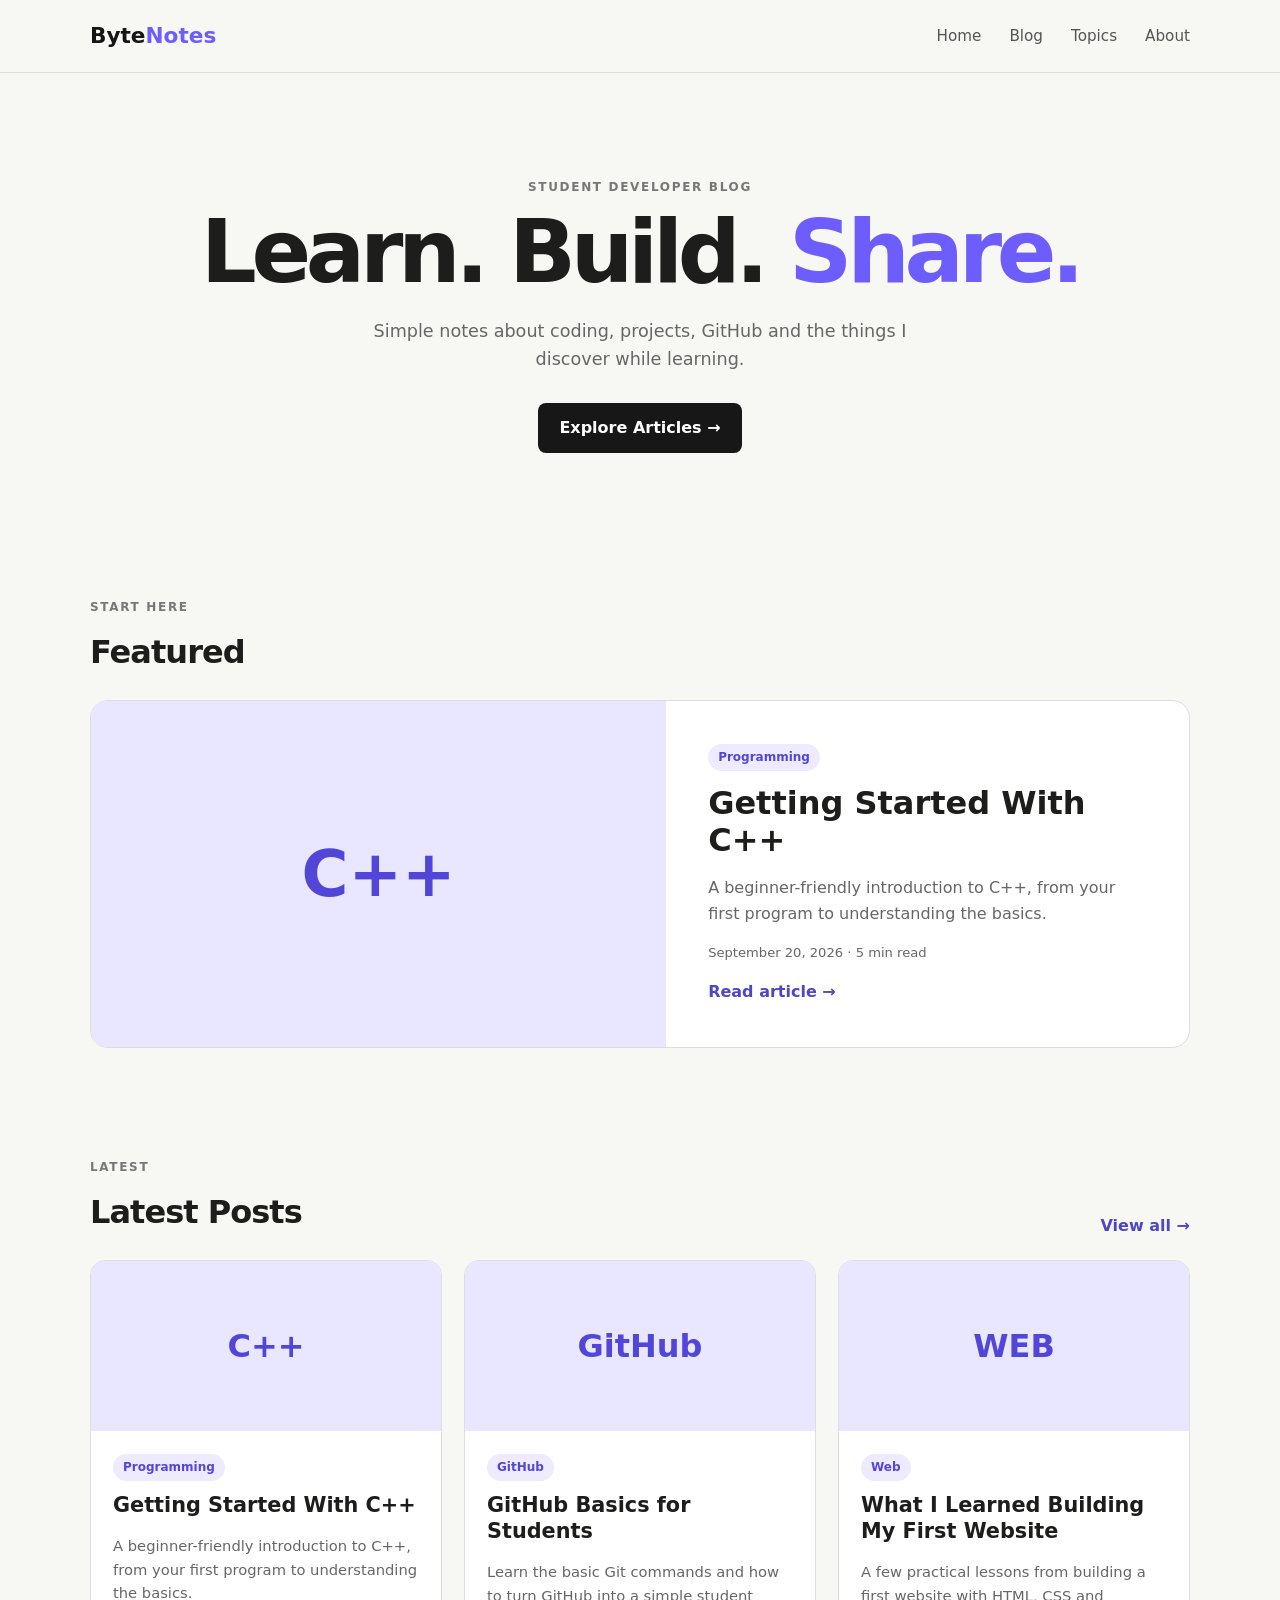
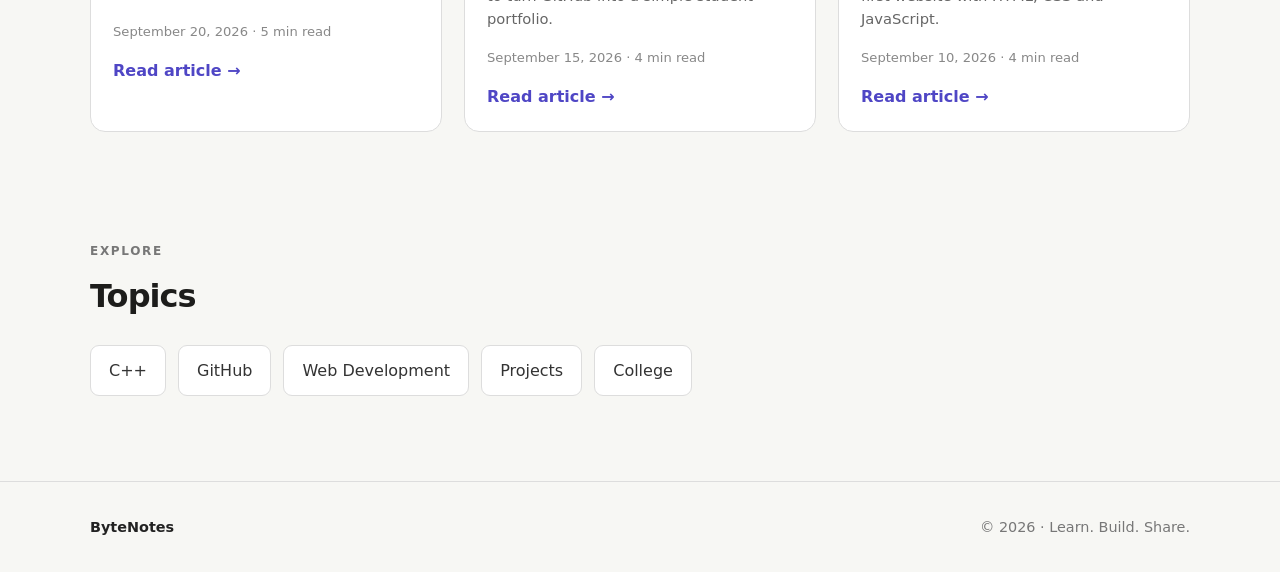
==== index.html @ 16f35acd "Move website files to root" ====
<!DOCTYPE html>
<html lang="en">
<head>
  <meta charset="UTF-8">
  <meta name="viewport" content="width=device-width, initial-scale=1.0">
  <title>ByteNotes — Learn. Build. Share.</title>
  <meta name="description" content="Simple notes from a student developer.">
  <link rel="stylesheet" href="css/style.css">
</head>
<body>
<header class="header">
  <div class="container nav">
    <a class="logo" href="index.html">Byte<span>Notes</span></a>
    <button class="menu-btn" aria-label="Toggle menu">☰</button>
    <nav>
      <a href="index.html">Home</a>
      <a href="blog.html">Blog</a>
      <a href="index.html#topics">Topics</a>
      <a href="about.html">About</a>
    </nav>
  </div>
</header>

<main>
<section class="hero container">
  <p class="eyebrow">STUDENT DEVELOPER BLOG</p>
  <h1>Learn. Build. <span>Share.</span></h1>
  <p class="hero-text">Simple notes about coding, projects, GitHub and the things I discover while learning.</p>
  <a class="btn" href="blog.html">Explore Articles →</a>
</section>

<section class="container section">
  <div class="section-title">
    <div><p class="eyebrow">START HERE</p><h2>Featured</h2></div>
  </div>
  <article class="featured-card">
    <div class="featured-image">C++</div>
    <div class="featured-content">
      <span class="tag">Programming</span>
      <h3>Getting Started With C++</h3>
      <p>A beginner-friendly introduction to C++, from your first program to understanding the basics.</p>
      <p class="meta">September 20, 2026 · 5 min read</p>
      <a class="read-link" href="posts/cpp-basics.html">Read article →</a>
    </div>
  </article>
</section>

<section class="container section">
  <div class="section-title">
    <div><p class="eyebrow">LATEST</p><h2>Latest Posts</h2></div>
    <a href="blog.html" class="view-all">View all →</a>
  </div>
  <div id="latest-posts" class="post-grid"></div>
</section>

<section id="topics" class="container section">
  <p class="eyebrow">EXPLORE</p>
  <h2>Topics</h2>
  <div class="topics">
    <a href="blog.html?topic=Programming">C++</a>
    <a href="blog.html?topic=GitHub">GitHub</a>
    <a href="blog.html?topic=Web">Web Development</a>
    <a href="blog.html?topic=Projects">Projects</a>
    <a href="blog.html?topic=College">College</a>
  </div>
</section>
</main>

<footer><div class="container footer"><strong>ByteNotes</strong><span>© 2026 · Learn. Build. Share.</span></div></footer>
<script src="js/posts.js"></script>
<script src="js/main.js"></script>
</body>
</html>
---- css/style.css ----
*{box-sizing:border-box}html{scroll-behavior:smooth}body{margin:0;background:#f7f7f4;color:#1d1d1b;font-family:Inter,system-ui,-apple-system,BlinkMacSystemFont,"Segoe UI",sans-serif;line-height:1.6}.container{width:min(1100px,92%);margin:auto}.header{position:sticky;top:0;z-index:10;background:rgba(247,247,244,.94);backdrop-filter:blur(10px);border-bottom:1px solid #ddd}.nav{min-height:72px;display:flex;align-items:center;justify-content:space-between}.logo{font-size:1.35rem;font-weight:800;color:#151515;text-decoration:none}.logo span,.hero h1 span{color:#6d5dfc}.nav nav{display:flex;gap:28px}.nav nav a{color:#555;text-decoration:none;font-size:.95rem}.nav nav a:hover,.nav nav a.active{color:#111}.menu-btn{display:none;background:none;border:0;font-size:1.5rem}.hero{text-align:center;padding:105px 0 90px}.eyebrow{font-size:.75rem;letter-spacing:.14em;font-weight:800;color:#777;margin:0 0 10px}.hero h1{font-size:clamp(2.8rem,7vw,5.5rem);line-height:1.02;letter-spacing:-.06em;margin:10px 0 20px}.hero-text{max-width:600px;margin:0 auto 30px;color:#666;font-size:1.1rem}.btn{display:inline-block;background:#171717;color:#fff;text-decoration:none;padding:12px 21px;border-radius:8px;font-weight:700}.section{padding:55px 0}.section-title{display:flex;justify-content:space-between;align-items:end;margin-bottom:22px}.section h2,.page h2{font-size:2rem;letter-spacing:-.03em;margin:0}.view-all,.read-link{color:#4f46c5;text-decoration:none;font-weight:700}.featured-card{display:grid;grid-template-columns:1.1fr 1fr;background:#fff;border:1px solid #ddd;border-radius:18px;overflow:hidden}.featured-image,.article-cover{display:flex;align-items:center;justify-content:center;min-height:310px;background:#e9e7ff;font-size:4rem;font-weight:900;color:#5146d8}.featured-content{padding:42px}.featured-content h3{font-size:2rem;line-height:1.15;margin:14px 0}.featured-content p{color:#666}.tag{display:inline-block;background:#eeeaff;color:#5146d8;border-radius:100px;padding:4px 10px;font-size:.75rem;font-weight:800}.meta{font-size:.82rem;color:#888;margin:16px 0}.post-grid{display:grid;grid-template-columns:repeat(3,1fr);gap:22px}.post-card{background:#fff;border:1px solid #ddd;border-radius:15px;overflow:hidden;transition:transform .2s,box-shadow .2s}.post-card:hover{transform:translateY(-4px);box-shadow:0 12px 30px #0000000d}.post-image{height:170px;background:#e9e7ff;display:flex;align-items:center;justify-content:center;font-size:2rem;font-weight:900;color:#5146d8}.post-body{padding:22px}.post-body h3{font-size:1.3rem;line-height:1.25;margin:12px 0}.post-body p{color:#666;font-size:.92rem}.topics{display:flex;flex-wrap:wrap;gap:12px;margin-top:22px}.topics a{background:#fff;border:1px solid #ddd;border-radius:9px;padding:12px 18px;text-decoration:none;color:#333}.topics a:hover{border-color:#6d5dfc;color:#5146d8}.page{padding:75px 0;min-height:70vh}.page h1{font-size:clamp(2.5rem,6vw,4.5rem);letter-spacing:-.05em;line-height:1.05;margin:5px 0 15px}.lead{color:#666;max-width:650px;font-size:1.1rem}.blog-tools{display:flex;gap:15px;align-items:center;margin:38px 0 25px;flex-wrap:wrap}.blog-tools input{flex:1;min-width:220px;padding:13px 15px;border:1px solid #ccc;border-radius:8px;background:#fff;font:inherit}.filters{display:flex;gap:7px;flex-wrap:wrap}.filter{border:1px solid #ccc;background:#fff;padding:9px 13px;border-radius:8px;cursor:pointer}.filter.selected{background:#171717;color:#fff;border-color:#171717}.narrow{max-width:780px}.note-box{background:#eeecff;border-left:4px solid #6d5dfc;padding:20px 24px;border-radius:8px;margin:30px 0}.article{max-width:800px;padding:65px 0}.back{display:inline-block;color:#666;text-decoration:none;margin-bottom:28px}.article h1{font-size:clamp(2.5rem,6vw,4.2rem);line-height:1.05;letter-spacing:-.05em;margin:15px 0}.article-cover{margin:35px 0;height:330px;border-radius:15px}.article h2{margin-top:38px}.article p{color:#555;font-size:1.05rem}.article pre{background:#171717;color:#eee;padding:22px;border-radius:10px;overflow:auto}.article code{font-family:"Courier New",monospace}.empty{color:#777;padding:30px 0}footer{border-top:1px solid #ddd;margin-top:30px}.footer{min-height:90px;display:flex;justify-content:space-between;align-items:center;color:#777;font-size:.9rem}.footer strong{color:#222}@media(max-width:750px){.nav nav{display:none;position:absolute;left:0;right:0;top:72px;background:#f7f7f4;border-bottom:1px solid #ddd;padding:20px;flex-direction:column;gap:15px}.nav nav.show{display:flex}.menu-btn{display:block}.hero{padding:75px 0}.featured-card{grid-template-columns:1fr}.featured-image{min-height:220px}.post-grid{grid-template-columns:1fr}.section{padding:35px 0}.featured-content{padding:28px}.footer{flex-direction:column;justify-content:center;gap:5px}.article-cover{height:220px;min-height:220px}.blog-tools{align-items:stretch;flex-direction:column}}
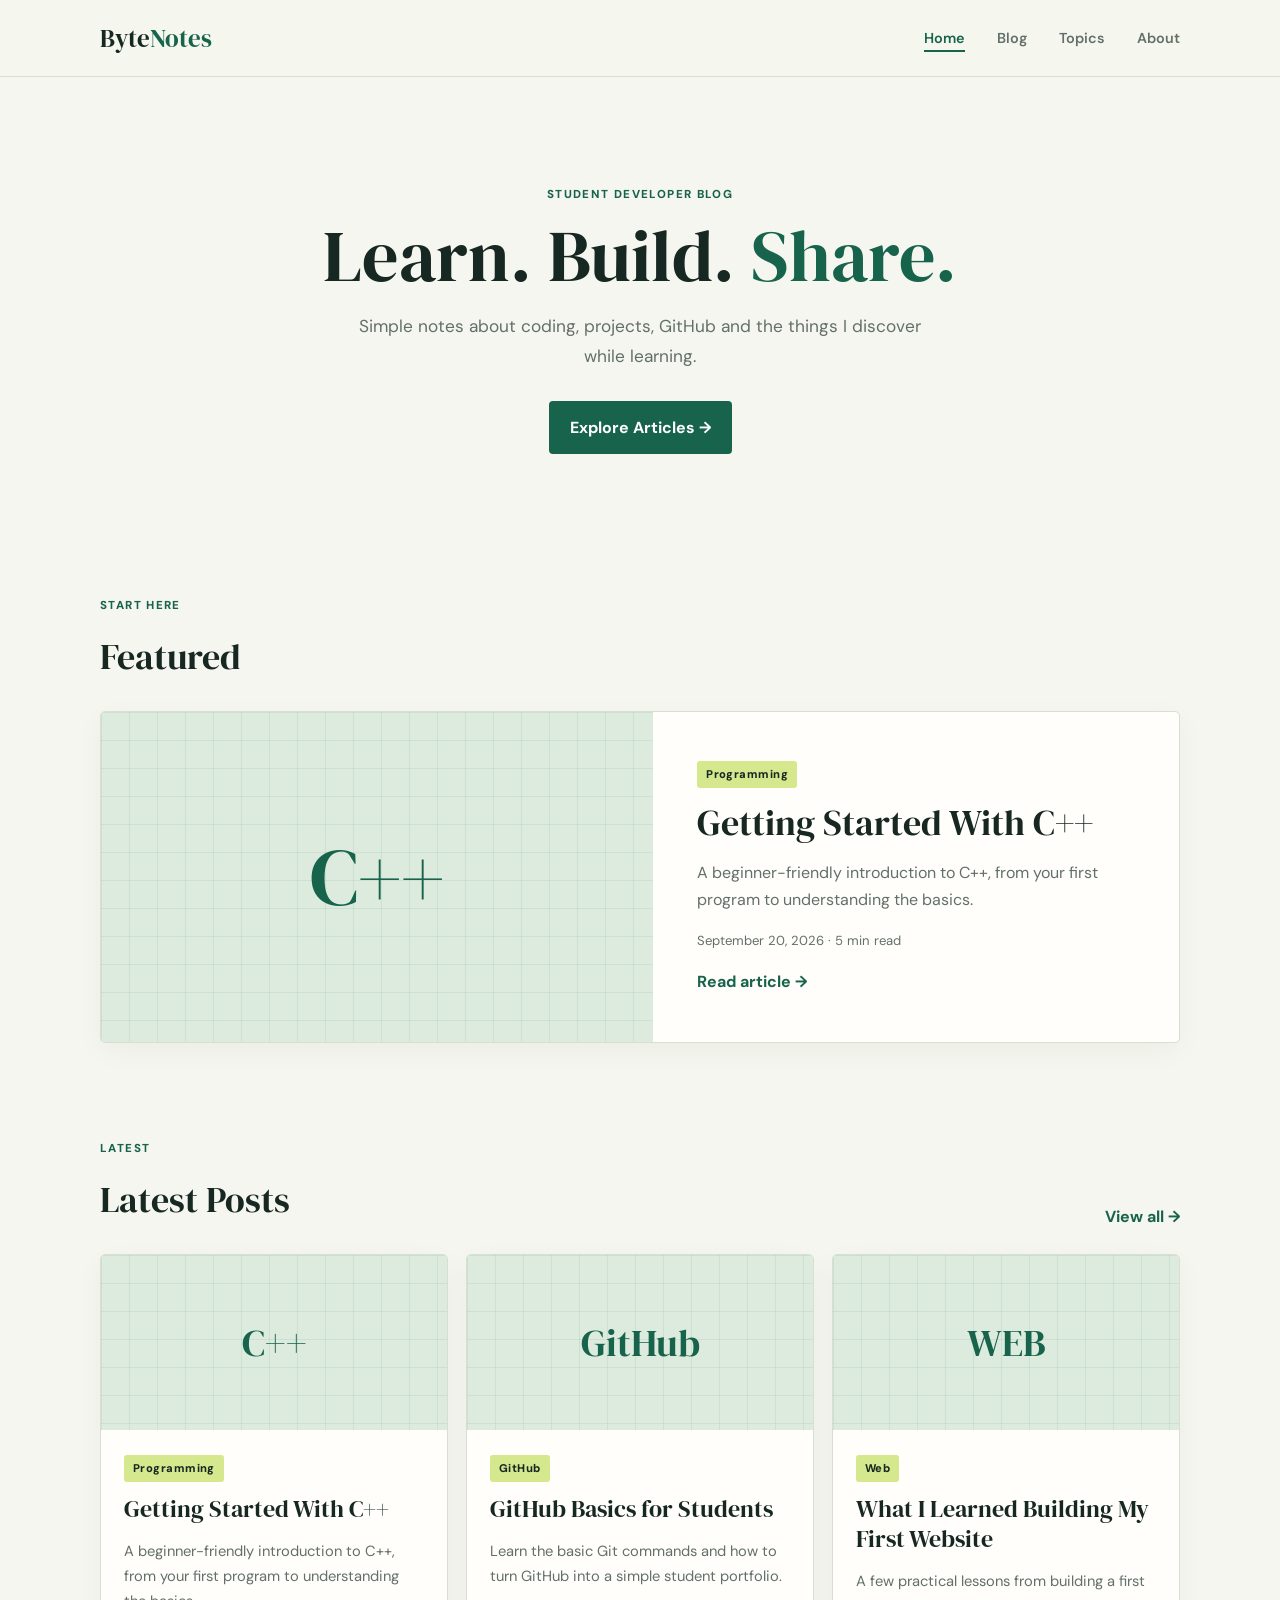
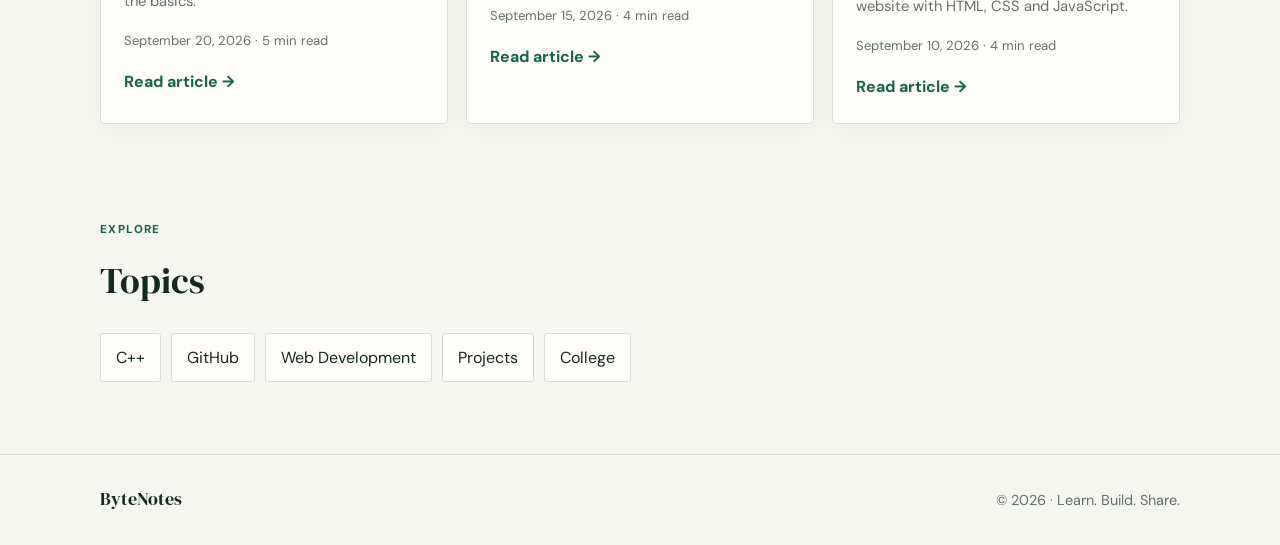
==== commit 17fe157a: "Polish ByteNotes site design" ====
--- a/index.html
+++ b/index.html
@@ -5,15 +5,19 @@
   <meta name="viewport" content="width=device-width, initial-scale=1.0">
   <title>ByteNotes — Learn. Build. Share.</title>
   <meta name="description" content="Simple notes from a student developer.">
+  <link rel="preconnect" href="https://fonts.googleapis.com">
+  <link rel="preconnect" href="https://fonts.gstatic.com" crossorigin>
+  <link href="https://fonts.googleapis.com/css2?family=DM+Sans:wght@400;500;600;700&family=DM+Serif+Display&display=swap" rel="stylesheet">
   <link rel="stylesheet" href="css/style.css">
+  <link rel="stylesheet" href="css/polish.css">
 </head>
 <body>
 <header class="header">
   <div class="container nav">
     <a class="logo" href="index.html">Byte<span>Notes</span></a>
-    <button class="menu-btn" aria-label="Toggle menu">☰</button>
-    <nav>
-      <a href="index.html">Home</a>
+    <button class="menu-btn" aria-label="Open navigation" aria-expanded="false" aria-controls="site-navigation">☰</button>
+    <nav id="site-navigation">
+      <a class="active" href="index.html">Home</a>
       <a href="blog.html">Blog</a>
       <a href="index.html#topics">Topics</a>
       <a href="about.html">About</a>
--- a/css/polish.css
+++ b/css/polish.css
@@ -0,0 +1,198 @@
+:root {
+  color-scheme: light;
+  --paper: #f5f6ef;
+  --surface: #fffefa;
+  --ink: #172722;
+  --muted: #63706a;
+  --line: #d9ded5;
+  --green: #17634c;
+  --green-dark: #104a38;
+  --lime: #d5e88d;
+  --coral: #c35a40;
+  --serif: "DM Serif Display", Georgia, serif;
+  --sans: "DM Sans", "Segoe UI", sans-serif;
+}
+
+* { box-sizing: border-box; }
+
+html { scroll-behavior: smooth; }
+
+body {
+  background-color: var(--paper);
+  background-image: radial-gradient(#dce2d8 0.7px, transparent 0.7px);
+  background-size: 18px 18px;
+  color: var(--ink);
+  font-family: var(--sans);
+  line-height: 1.7;
+}
+
+a { text-underline-offset: 0.2em; }
+a:focus-visible, button:focus-visible, input:focus-visible {
+  outline: 3px solid var(--coral);
+  outline-offset: 4px;
+}
+
+.container { width: min(1080px, calc(100% - 48px)); }
+
+.header {
+  background: rgb(245 246 239 / 94%);
+  border-bottom-color: var(--line);
+  backdrop-filter: blur(14px);
+}
+
+.nav { min-height: 76px; }
+.logo { color: var(--ink); font-family: var(--serif); font-size: 1.55rem; font-weight: 400; }
+.logo span, .hero h1 span { color: var(--green); }
+.nav nav { gap: 32px; }
+.nav nav a { color: var(--muted); font-size: 0.9rem; font-weight: 600; }
+.nav nav a:hover, .nav nav a.active { color: var(--green); }
+.nav nav a.active { text-decoration: underline; text-decoration-thickness: 2px; text-underline-offset: 7px; }
+
+.menu-btn {
+  width: 44px;
+  height: 44px;
+  border: 1px solid var(--line);
+  border-radius: 4px;
+  color: var(--ink);
+  cursor: pointer;
+}
+
+.hero {
+  padding: 108px 0 94px;
+  animation: arrive 650ms ease-out both;
+}
+
+.eyebrow { color: var(--green); font-size: 0.72rem; letter-spacing: 0.12em; }
+.hero h1, .page h1, .article h1 {
+  font-family: var(--serif);
+  font-size: 4.5rem;
+  font-weight: 400;
+  letter-spacing: 0;
+}
+
+.hero h1 { line-height: 1.08; margin: 12px 0 18px; }
+.hero-text, .lead { color: var(--muted); }
+.hero-text { max-width: 590px; font-size: 1.08rem; }
+
+.btn {
+  background: var(--green);
+  border-radius: 4px;
+  padding: 13px 21px;
+  transition: background-color 160ms ease, transform 160ms ease;
+}
+.btn:hover { background: var(--green-dark); transform: translateY(-2px); }
+
+.section { padding: 48px 0; }
+.section h2, .page h2 { font-family: var(--serif); font-size: 2.25rem; font-weight: 400; letter-spacing: 0; }
+.section-title { margin-bottom: 24px; }
+.view-all, .read-link { color: var(--green); }
+.view-all:hover, .read-link:hover { color: var(--coral); }
+
+.featured-card, .post-card {
+  background: var(--surface);
+  border: 1px solid var(--line);
+  border-radius: 5px;
+  box-shadow: 0 8px 28px rgb(23 39 34 / 4%);
+}
+
+.featured-card { grid-template-columns: 1.05fr 1fr; }
+.featured-image, .article-cover, .post-image {
+  background-color: #dcebdd;
+  background-image: linear-gradient(90deg, rgb(23 99 76 / 8%) 1px, transparent 1px), linear-gradient(rgb(23 99 76 / 8%) 1px, transparent 1px);
+  background-size: 28px 28px;
+  color: var(--green);
+  font-family: var(--serif);
+  font-weight: 400;
+}
+
+.featured-image { min-height: 330px; font-size: 5rem; }
+.featured-content { align-self: center; padding: 44px; }
+.featured-content h3 { font-family: var(--serif); font-size: 2.25rem; font-weight: 400; }
+.featured-content p, .post-body p { color: var(--muted); }
+
+.tag {
+  background: var(--lime);
+  border-radius: 3px;
+  color: var(--ink);
+  font-size: 0.7rem;
+  letter-spacing: 0.04em;
+  padding: 4px 9px;
+}
+
+.meta { color: var(--muted); }
+.post-grid { gap: 18px; }
+.post-card { transition: transform 180ms ease, box-shadow 180ms ease; }
+.post-card:hover { box-shadow: 0 14px 32px rgb(23 39 34 / 9%); transform: translateY(-3px); }
+.post-image { height: 175px; font-size: 2.4rem; }
+.post-body { padding: 23px; }
+.post-body h3 { font-family: var(--serif); font-size: 1.5rem; font-weight: 400; }
+
+.topics { gap: 10px; }
+.topics a {
+  background: var(--surface);
+  border: 1px solid var(--line);
+  border-radius: 3px;
+  color: var(--ink);
+  padding: 10px 15px;
+  transition: border-color 160ms ease, color 160ms ease;
+}
+.topics a:hover { border-color: var(--green); color: var(--green); }
+
+.page { padding: 78px 0; }
+.page h1, .article h1 { font-size: 3.8rem; line-height: 1.12; margin: 8px 0 14px; }
+.lead { font-size: 1.05rem; }
+.blog-tools { margin: 34px 0 25px; }
+.blog-tools input { background: var(--surface); border-color: var(--line); border-radius: 4px; }
+.filter { background: var(--surface); border-color: var(--line); border-radius: 3px; color: var(--ink); font: inherit; font-size: 0.88rem; }
+.filter:hover { border-color: var(--green); }
+.filter.selected { background: var(--green); border-color: var(--green); color: white; }
+
+.note-box { background: #e8eee2; border-left-color: var(--green); border-radius: 3px; }
+.article { padding: 65px 0; }
+.article-cover { border-radius: 4px; }
+.article h1 { margin-top: 12px; }
+.article h2 { font-family: var(--serif); font-size: 1.8rem; font-weight: 400; }
+.article p { color: #43514a; }
+.article pre { border-radius: 4px; }
+.back { color: var(--muted); }
+.back:hover { color: var(--green); }
+
+footer { border-top-color: var(--line); margin-top: 24px; }
+.footer { color: var(--muted); }
+.footer strong { color: var(--ink); font-family: var(--serif); font-size: 1.1rem; font-weight: 400; }
+
+@keyframes arrive {
+  from { opacity: 0; transform: translateY(12px); }
+  to { opacity: 1; transform: translateY(0); }
+}
+
+@media (max-width: 750px) {
+  .container { width: min(100% - 36px, 560px); }
+  .nav nav { top: 76px; background: var(--paper); border-bottom-color: var(--line); }
+  .hero { padding: 76px 0 62px; }
+  .hero h1 { font-size: 3.25rem; }
+  .page h1, .article h1 { font-size: 2.8rem; }
+  .featured-card { grid-template-columns: 1fr; }
+  .featured-image { min-height: 220px; }
+  .featured-content { padding: 28px; }
+  .featured-content h3 { font-size: 1.9rem; }
+  .post-grid { grid-template-columns: repeat(2, minmax(0, 1fr)); }
+  .post-body { padding: 18px; }
+  .section { padding: 34px 0; }
+  .blog-tools { align-items: stretch; flex-direction: column; }
+}
+
+@media (max-width: 520px) {
+  .container { width: calc(100% - 32px); }
+  .hero h1 { font-size: 2.75rem; }
+  .page h1, .article h1 { font-size: 2.45rem; }
+  .section h2, .page h2 { font-size: 1.9rem; }
+  .post-grid { grid-template-columns: 1fr; }
+  .section-title { align-items: center; }
+  .article-cover { min-height: 220px; height: 220px; }
+  .footer { align-items: flex-start; padding: 20px 0; }
+}
+
+@media (prefers-reduced-motion: reduce) {
+  *, *::before, *::after { animation-duration: 0.01ms !important; scroll-behavior: auto !important; transition-duration: 0.01ms !important; }
+}
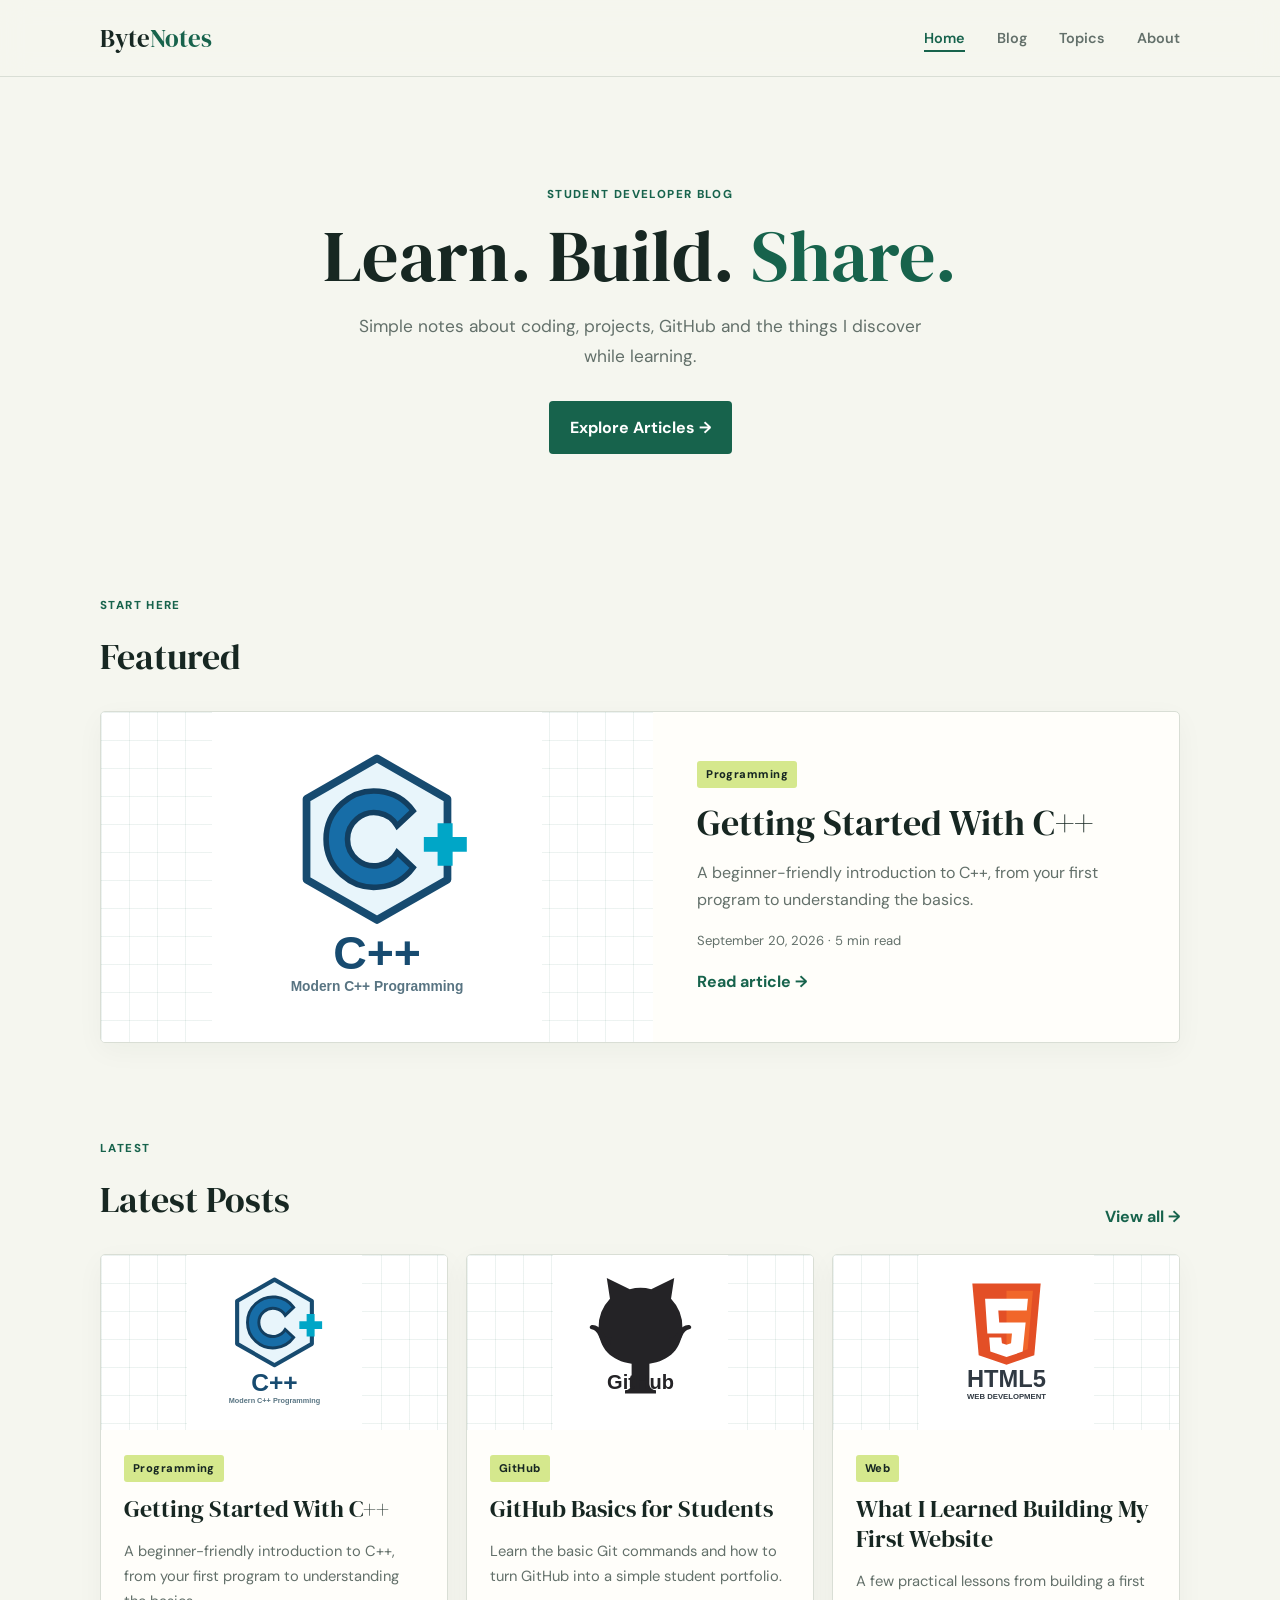
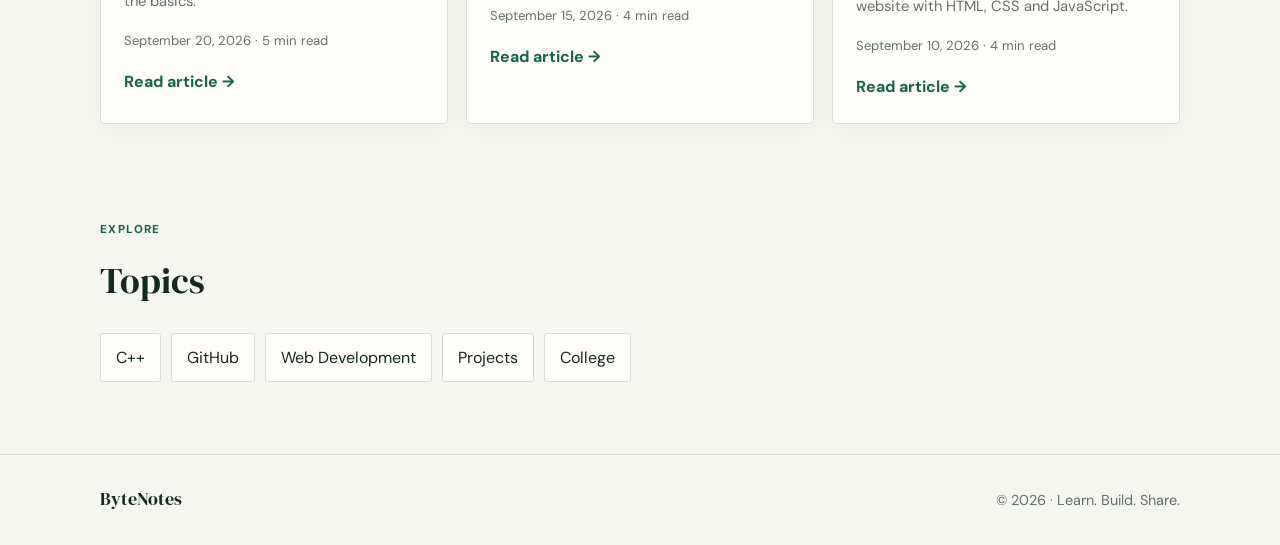
==== commit 1e8f318b: "Add technology artwork to ByteNotes posts" ====
--- a/index.html
+++ b/index.html
@@ -38,7 +38,7 @@
     <div><p class="eyebrow">START HERE</p><h2>Featured</h2></div>
   </div>
   <article class="featured-card">
-    <div class="featured-image">C++</div>
+    <img class="featured-image" src="images/cpp-programming.svg" alt="C++ logo with Modern C++ Programming caption" width="768" height="768">
     <div class="featured-content">
       <span class="tag">Programming</span>
       <h3>Getting Started With C++</h3>
--- a/css/polish.css
+++ b/css/polish.css
@@ -97,6 +97,9 @@
 
 .featured-card { grid-template-columns: 1.05fr 1fr; }
 .featured-image, .article-cover, .post-image {
+  display: block;
+  width: 100%;
+  object-fit: contain;
   background-color: #dcebdd;
   background-image: linear-gradient(90deg, rgb(23 99 76 / 8%) 1px, transparent 1px), linear-gradient(rgb(23 99 76 / 8%) 1px, transparent 1px);
   background-size: 28px 28px;
@@ -105,7 +108,7 @@
   font-weight: 400;
 }
 
-.featured-image { min-height: 330px; font-size: 5rem; }
+.featured-image { height: 330px; min-height: 330px; background-color: #fff; }
 .featured-content { align-self: center; padding: 44px; }
 .featured-content h3 { font-family: var(--serif); font-size: 2.25rem; font-weight: 400; }
 .featured-content p, .post-body p { color: var(--muted); }
@@ -123,7 +126,7 @@
 .post-grid { gap: 18px; }
 .post-card { transition: transform 180ms ease, box-shadow 180ms ease; }
 .post-card:hover { box-shadow: 0 14px 32px rgb(23 39 34 / 9%); transform: translateY(-3px); }
-.post-image { height: 175px; font-size: 2.4rem; }
+.post-image { height: 175px; background-color: #fff; }
 .post-body { padding: 23px; }
 .post-body h3 { font-family: var(--serif); font-size: 1.5rem; font-weight: 400; }
 
@@ -149,7 +152,7 @@
 
 .note-box { background: #e8eee2; border-left-color: var(--green); border-radius: 3px; }
 .article { padding: 65px 0; }
-.article-cover { border-radius: 4px; }
+.article-cover { height: 330px; border-radius: 4px; background-color: #fff; }
 .article h1 { margin-top: 12px; }
 .article h2 { font-family: var(--serif); font-size: 1.8rem; font-weight: 400; }
 .article p { color: #43514a; }
@@ -173,7 +176,7 @@
   .hero h1 { font-size: 3.25rem; }
   .page h1, .article h1 { font-size: 2.8rem; }
   .featured-card { grid-template-columns: 1fr; }
-  .featured-image { min-height: 220px; }
+  .featured-image { height: 220px; min-height: 220px; }
   .featured-content { padding: 28px; }
   .featured-content h3 { font-size: 1.9rem; }
   .post-grid { grid-template-columns: repeat(2, minmax(0, 1fr)); }
